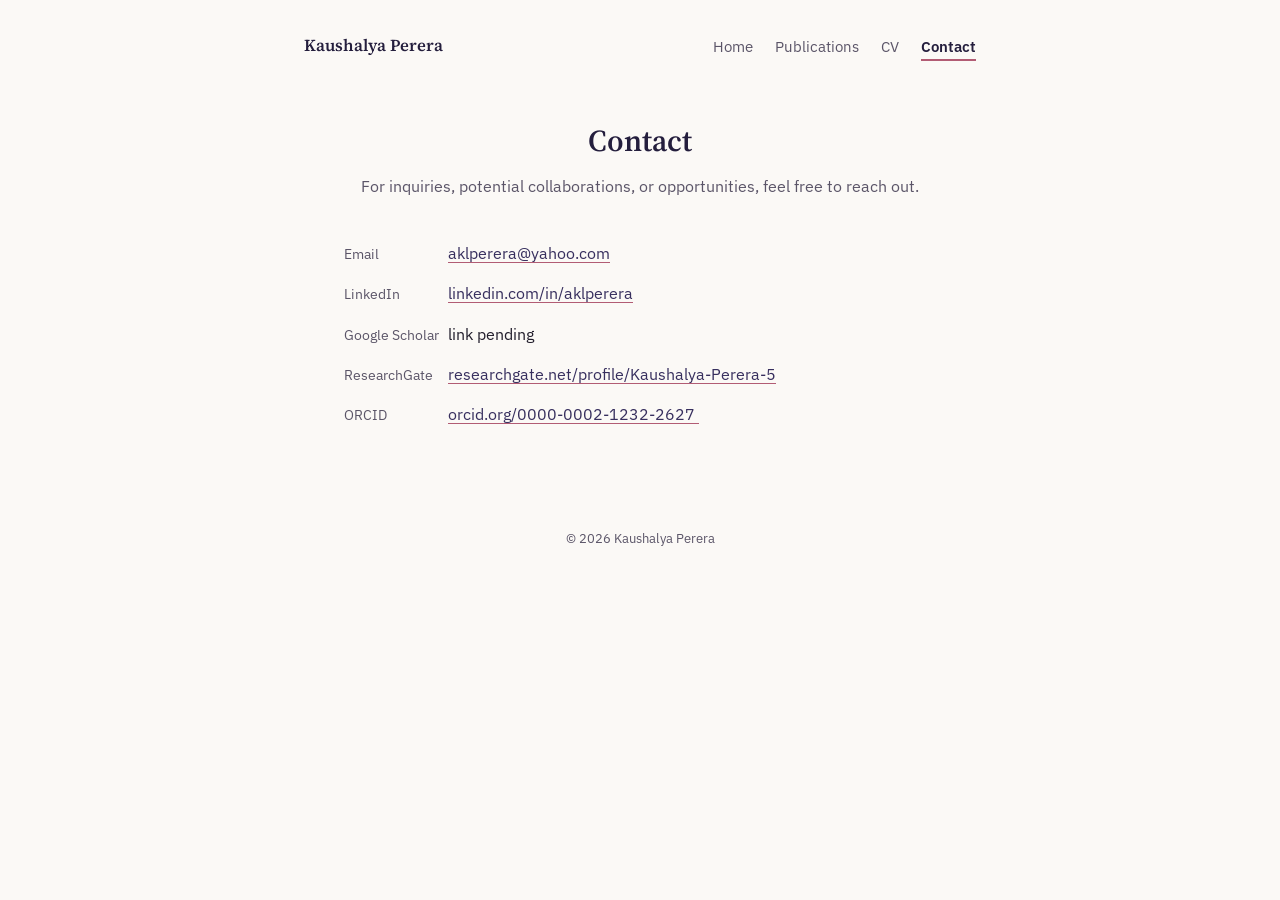
==== contact.html @ 5d43ad9c "Add files via upload" ====
<!DOCTYPE html>
<html lang="en">
<head>
<meta charset="UTF-8">
<meta name="viewport" content="width=device-width, initial-scale=1.0">
<title>Contact — Kaushalya Perera, PhD</title>
<link rel="preconnect" href="https://fonts.googleapis.com">
<link rel="preconnect" href="https://fonts.gstatic.com" crossorigin>
<link href="https://fonts.googleapis.com/css2?family=Source+Serif+4:opsz,wght@8..60,400;8..60,500;8..60,600;8..60,700&family=IBM+Plex+Sans:wght@400;500;600&display=swap" rel="stylesheet">
<link rel="stylesheet" href="style.css">
</head>
<body>

<nav class="topnav">
  <a class="brand" href="index.html">Kaushalya Perera</a>
  <ul>
    <li><a class="navlink" href="index.html">Home</a></li>
    <li><a class="navlink" href="publications.html">Publications</a></li>
    <li><a class="navlink" href="cv.html">CV</a></li>
    <li><a class="navlink" href="contact.html" aria-current="page">Contact</a></li>
  </ul>
</nav>

<main>

  <h1 class="page-title">Contact</h1>
  <p class="page-intro">For inquiries, potential collaborations, or opportunities, feel free to reach out.</p>

  <ul class="contact-list">
    <li><span class="k">Email</span> <a href="mailto:aklperera@yahoo.com">aklperera@yahoo.com</a></li>
    <li><span class="k">LinkedIn</span> <a href="https://linkedin.com/in/aklperera" target="_blank" rel="noopener">linkedin.com/in/aklperera</a></li>
    <li><span class="k">Google Scholar</span> <span class="placeholder">link pending</span></li>
    <li><span class="k">ResearchGate</span> <a href="https://www.researchgate.net/profile/Kaushalya-Perera-5" target="_blank" rel="noopener">researchgate.net/profile/Kaushalya-Perera-5</a></li>
    <li><span class="k">ORCID</span> <a href="https://orcid.org/0000-0002-1232-2627" target="orcid.widget" rel="me noopener noreferrer">orcid.org/0000-0002-1232-2627 <img src="https://orcid.org/sites/default/files/images/orcid_16x16.png" alt="" style="width:0.9em; vertical-align:middle;"></a></li>
  </ul>

</main>

<footer>
  © 2026 Kaushalya Perera
</footer>

</body>
</html>
---- style.css ----
:root {
  --bg: #FBF9F6;
  --ink: #221E2C;
  --ink-soft: #5B5568;
  --indigo: #372F5E;
  --indigo-deep: #241E3D;
  --rose: #B25C74;
  --rose-soft: #E7CBD2;
  --line: #E4DFD6;
  --serif: "Source Serif 4", Georgia, serif;
  --sans: "IBM Plex Sans", -apple-system, sans-serif;
}

* { box-sizing: border-box; }

html { scroll-behavior: smooth; }

body {
  margin: 0;
  background: var(--bg);
  color: var(--ink);
  font-family: var(--sans);
  font-size: 16px;
  line-height: 1.65;
  -webkit-font-smoothing: antialiased;
}

a { color: var(--indigo); text-decoration-color: var(--rose); text-underline-offset: 3px; }
a:hover { color: var(--rose); }
a:focus-visible { outline: 2px solid var(--rose); outline-offset: 3px; }

/* ---------- Top nav ---------- */

.topnav {
  display: flex;
  align-items: center;
  justify-content: space-between;
  max-width: 720px;
  margin: 0 auto;
  padding: 32px 24px 0;
}

.topnav .brand {
  font-family: var(--serif);
  font-size: 1.05rem;
  font-weight: 600;
  color: var(--indigo-deep);
  text-decoration: none;
}
.topnav .brand:hover { color: var(--indigo-deep); }

.topnav ul {
  list-style: none;
  display: flex;
  gap: 22px;
  margin: 0;
  padding: 0;
}

.topnav a.navlink {
  font-size: 0.92rem;
  color: var(--ink-soft);
  text-decoration: none;
  padding-bottom: 3px;
  border-bottom: 2px solid transparent;
}

.topnav a.navlink:hover {
  color: var(--ink);
  border-bottom-color: var(--rose-soft);
}

.topnav a.navlink[aria-current="page"] {
  color: var(--indigo-deep);
  font-weight: 600;
  border-bottom-color: var(--rose);
}

/* ---------- Page shell ---------- */

main {
  max-width: 640px;
  margin: 0 auto;
  padding: 56px 24px 100px;
}

hr.divider {
  border: none;
  border-top: 1px solid var(--line);
  margin: 32px 0;
}

/* ---------- Home / hero ---------- */

.hero { text-align: center; }

.avatar {
  width: 132px;
  height: 132px;
  border-radius: 50%;
  margin: 0 auto 28px;
  display: flex;
  align-items: center;
  justify-content: center;
  background: var(--indigo);
  color: #F2EDF3;
  font-family: var(--serif);
  font-size: 2.4rem;
  font-weight: 600;
  letter-spacing: 0.02em;
  object-fit: cover;
}

.hero-name {
  font-family: var(--serif);
  font-size: 2.3rem;
  font-weight: 600;
  color: var(--indigo-deep);
  margin: 0 0 8px;
}

.hero-tagline {
  font-size: 1.05rem;
  color: var(--ink-soft);
  max-width: 46ch;
  margin: 0 auto;
}

.hero-affiliation {
  font-size: 0.92rem;
  color: var(--ink-soft);
  margin: 20px 0 0;
}

.link-row {
  display: flex;
  flex-wrap: wrap;
  justify-content: center;
  gap: 8px 6px;
  margin: 0;
  font-size: 0.92rem;
}

.link-row a { white-space: nowrap; }

.link-row .sep {
  color: var(--line);
}

.link-row .placeholder {
  color: var(--ink-soft);
  font-style: italic;
  opacity: 0.7;
}

/* ---------- About ---------- */

.about p {
  font-family: var(--serif);
  font-size: 1.12rem;
  line-height: 1.75;
  color: var(--ink);
  margin: 0 0 20px;
}
.about p:last-child { margin-bottom: 0; }
.about strong { font-weight: 600; color: var(--indigo-deep); }

/* ---------- Section heading (CV / Publications) ---------- */

.page-title {
  font-family: var(--serif);
  font-size: 1.9rem;
  font-weight: 600;
  color: var(--indigo-deep);
  margin: 0 0 8px;
  text-align: center;
}

.page-intro {
  text-align: center;
  color: var(--ink-soft);
  font-size: 0.98rem;
  margin: 0 0 40px;
}

.section-heading {
  font-family: var(--serif);
  font-size: 1.3rem;
  font-weight: 600;
  color: var(--indigo-deep);
  margin: 0 0 18px;
}

section.block { margin-bottom: 44px; }
section.block:last-child { margin-bottom: 0; }

/* CV entries */

.cv-entry { padding: 16px 0; border-top: 1px solid var(--line); }
.cv-entry:first-child { border-top: none; padding-top: 0; }

.cv-entry-head {
  display: flex;
  justify-content: space-between;
  align-items: baseline;
  gap: 12px;
  flex-wrap: wrap;
}

.cv-role {
  font-family: var(--serif);
  font-size: 1.08rem;
  font-weight: 600;
  color: var(--ink);
  margin: 0;
}

.cv-dates {
  font-size: 0.85rem;
  color: var(--ink-soft);
  white-space: nowrap;
}

.cv-org {
  font-size: 0.9rem;
  color: var(--indigo);
  margin: 2px 0 8px;
}

.cv-desc {
  font-size: 0.94rem;
  color: var(--ink-soft);
  margin: 0;
}

/* Skills */

.skills-grid {
  display: grid;
  grid-template-columns: repeat(2, 1fr);
  gap: 22px 32px;
}

.skill-group-name {
  font-size: 0.8rem;
  color: var(--rose);
  margin: 0 0 6px;
}

.skill-list {
  font-size: 0.9rem;
  color: var(--ink-soft);
  margin: 0;
  line-height: 1.65;
}

/* Publications */

.pub-list {
  list-style: none;
  padding: 0;
  margin: 0;
}

.pub-list li {
  font-size: 0.98rem;
  color: var(--ink-soft);
  padding: 18px 0 18px 1.6em;
  text-indent: -1.6em;
  border-top: 1px solid var(--line);
}
.pub-list li:first-child { border-top: none; padding-top: 0; }

.pub-title { color: var(--ink); font-weight: 500; }
.pub-journal { font-style: italic; }

/* Awards */

.awards-list {
  list-style: none;
  padding: 0;
  margin: 0;
  display: grid;
  gap: 12px;
}

.awards-list li {
  font-size: 0.94rem;
  color: var(--ink-soft);
  padding-left: 16px;
  position: relative;
}

.awards-list li::before {
  content: "";
  position: absolute;
  left: 0;
  top: 8px;
  width: 6px;
  height: 6px;
  background: var(--rose);
}

.awards-list strong { color: var(--ink); font-weight: 500; }

/* ---------- Contact ---------- */

.contact-list {
  list-style: none;
  padding: 0;
  margin: 24px 0 0;
  display: grid;
  gap: 14px;
  font-size: 1rem;
}

.contact-list .k {
  display: inline-block;
  width: 100px;
  color: var(--ink-soft);
  font-size: 0.88rem;
}

/* ---------- Footer ---------- */

footer {
  max-width: 640px;
  margin: 0 auto;
  padding: 0 24px 48px;
  text-align: center;
  font-size: 0.82rem;
  color: var(--ink-soft);
}

/* ---------- Responsive ---------- */

@media (max-width: 560px) {
  .topnav { flex-direction: column; gap: 14px; align-items: center; padding-top: 28px; }
  .topnav ul { gap: 16px; flex-wrap: wrap; justify-content: center; }
  .hero-name { font-size: 1.9rem; }
  .skills-grid { grid-template-columns: 1fr; }
  .cv-entry-head { flex-direction: column; gap: 2px; }
}
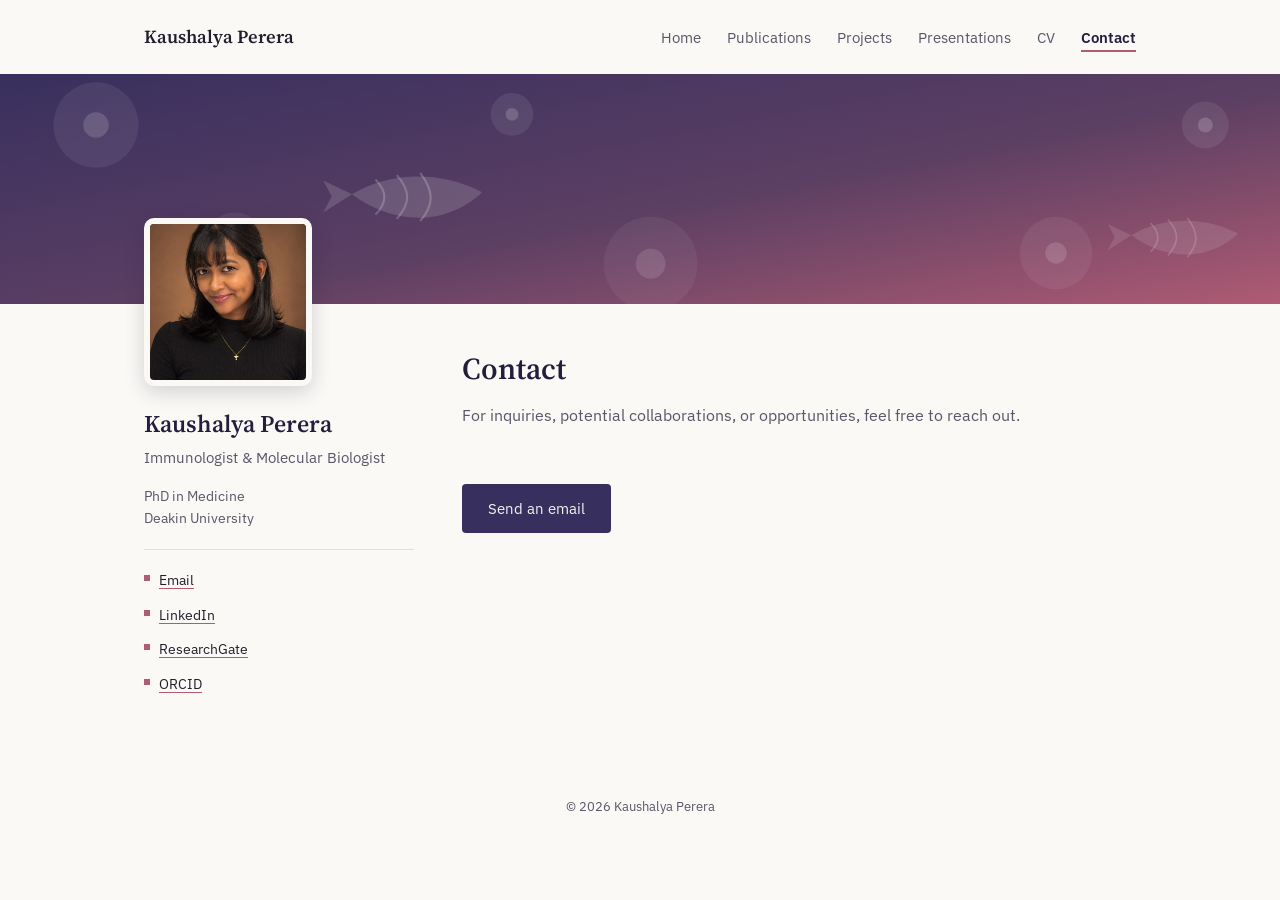
==== commit 08ff60b2: "Add files via upload" ====
--- a/contact.html
+++ b/contact.html
@@ -16,25 +16,69 @@
   <ul>
     <li><a class="navlink" href="index.html">Home</a></li>
     <li><a class="navlink" href="publications.html">Publications</a></li>
+    <li><a class="navlink" href="projects.html">Projects</a></li>
+    <li><a class="navlink" href="presentations.html">Presentations</a></li>
     <li><a class="navlink" href="cv.html">CV</a></li>
     <li><a class="navlink" href="contact.html" aria-current="page">Contact</a></li>
   </ul>
 </nav>
 
-<main>
+<div class="banner">
+  <svg viewBox="0 0 1200 230" preserveAspectRatio="xMidYMid slice" xmlns="http://www.w3.org/2000/svg" aria-hidden="true">
+    <defs>
+      <linearGradient id="bannerGrad6" x1="0%" y1="0%" x2="100%" y2="100%">
+        <stop offset="0%" stop-color="#372F5E"/>
+        <stop offset="55%" stop-color="#5C3F63"/>
+        <stop offset="100%" stop-color="#B25C74"/>
+      </linearGradient>
+    </defs>
+    <rect width="1200" height="230" fill="url(#bannerGrad6)"/>
+    <g fill="#FFFFFF">
+      <circle cx="90" cy="55" r="40" opacity="0.07"/><circle cx="90" cy="55" r="12" opacity="0.15"/>
+      <circle cx="220" cy="165" r="28" opacity="0.06"/><circle cx="220" cy="165" r="8" opacity="0.14"/>
+      <circle cx="480" cy="45" r="20" opacity="0.08"/><circle cx="480" cy="45" r="6" opacity="0.17"/>
+      <circle cx="610" cy="185" r="44" opacity="0.05"/><circle cx="610" cy="185" r="14" opacity="0.12"/>
+      <circle cx="990" cy="175" r="34" opacity="0.06"/><circle cx="990" cy="175" r="10" opacity="0.14"/>
+      <circle cx="1130" cy="55" r="22" opacity="0.08"/><circle cx="1130" cy="55" r="7" opacity="0.17"/>
+    </g>
+    <g fill="#FFFFFF" opacity="0.14">
+      <path d="M330 120 C 365 98, 415 98, 452 118 C 440 130, 418 142, 393 142 C 370 142, 347 133, 330 120 Z"/>
+      <path d="M330 120 L 303 107 L 311 122 L 303 137 Z"/>
+    </g>
+    <g stroke="#FFFFFF" stroke-width="2" opacity="0.2" fill="none">
+      <path d="M352 106 C 363 117, 363 128, 352 139"/><path d="M372 102 C 385 117, 385 128, 372 143"/><path d="M394 100 C 407 117, 407 130, 394 145"/>
+    </g>
+    <g fill="#FFFFFF" opacity="0.11" transform="translate(790,60) scale(0.82)">
+      <path d="M330 120 C 365 98, 415 98, 452 118 C 440 130, 418 142, 393 142 C 370 142, 347 133, 330 120 Z"/>
+      <path d="M330 120 L 303 107 L 311 122 L 303 137 Z"/>
+    </g>
+    <g stroke="#FFFFFF" stroke-width="2" opacity="0.16" fill="none" transform="translate(790,60) scale(0.82)">
+      <path d="M352 106 C 363 117, 363 128, 352 139"/><path d="M372 102 C 385 117, 385 128, 372 143"/><path d="M394 100 C 407 117, 407 130, 394 145"/>
+    </g>
+  </svg>
+</div>
 
-  <h1 class="page-title">Contact</h1>
-  <p class="page-intro">For inquiries, potential collaborations, or opportunities, feel free to reach out.</p>
+<div class="page-shell">
+  <aside class="sidebar">
+    <img class="profile-photo" src="photo.jpg" alt="Kaushalya Perera">
+    <h2 class="profile-name">Kaushalya Perera</h2>
+    <p class="profile-title">Immunologist &amp; Molecular Biologist</p>
+    <p class="profile-dept">PhD in Medicine<br>Deakin University</p>
+    <ul class="side-links">
+      <li><a href="mailto:aklperera@yahoo.com">Email</a></li>
+      <li><a href="https://linkedin.com/in/aklperera" target="_blank" rel="noopener">LinkedIn</a></li>
+      <li><a href="https://www.researchgate.net/profile/Kaushalya-Perera-5" target="_blank" rel="noopener">ResearchGate</a></li>
+      <li><a href="https://orcid.org/0000-0002-1232-2627" target="orcid.widget" rel="me noopener noreferrer">ORCID</a></li>
+    </ul>
+  </aside>
 
-  <ul class="contact-list">
-    <li><span class="k">Email</span> <a href="mailto:aklperera@yahoo.com">aklperera@yahoo.com</a></li>
-    <li><span class="k">LinkedIn</span> <a href="https://linkedin.com/in/aklperera" target="_blank" rel="noopener">linkedin.com/in/aklperera</a></li>
-    <li><span class="k">Google Scholar</span> <span class="placeholder">link pending</span></li>
-    <li><span class="k">ResearchGate</span> <a href="https://www.researchgate.net/profile/Kaushalya-Perera-5" target="_blank" rel="noopener">researchgate.net/profile/Kaushalya-Perera-5</a></li>
-    <li><span class="k">ORCID</span> <a href="https://orcid.org/0000-0002-1232-2627" target="orcid.widget" rel="me noopener noreferrer">orcid.org/0000-0002-1232-2627 <img src="https://orcid.org/sites/default/files/images/orcid_16x16.png" alt="" style="width:0.9em; vertical-align:middle;"></a></li>
-  </ul>
+  <main class="page-main">
+    <h1 class="page-title">Contact</h1>
+    <p class="page-intro">For inquiries, potential collaborations, or opportunities, feel free to reach out.</p>
 
-</main>
+    <a class="contact-cta" href="mailto:aklperera@yahoo.com">Send an email</a>
+  </main>
+</div>
 
 <footer>
   © 2026 Kaushalya Perera
--- a/style.css
+++ b/style.css
@@ -12,7 +12,6 @@
 }
 
 * { box-sizing: border-box; }
-
 html { scroll-behavior: smooth; }
 
 body {
@@ -35,40 +34,36 @@
   display: flex;
   align-items: center;
   justify-content: space-between;
-  max-width: 720px;
+  max-width: 1040px;
   margin: 0 auto;
-  padding: 32px 24px 0;
+  padding: 22px 24px;
 }
 
 .topnav .brand {
   font-family: var(--serif);
-  font-size: 1.05rem;
-  font-weight: 600;
-  color: var(--indigo-deep);
+  font-size: 1.15rem;
+  font-weight: 600;
+  color: var(--ink);
   text-decoration: none;
 }
-.topnav .brand:hover { color: var(--indigo-deep); }
 
 .topnav ul {
   list-style: none;
   display: flex;
-  gap: 22px;
+  gap: 26px;
   margin: 0;
   padding: 0;
 }
 
 .topnav a.navlink {
-  font-size: 0.92rem;
+  font-size: 0.94rem;
   color: var(--ink-soft);
   text-decoration: none;
   padding-bottom: 3px;
   border-bottom: 2px solid transparent;
 }
 
-.topnav a.navlink:hover {
-  color: var(--ink);
-  border-bottom-color: var(--rose-soft);
-}
+.topnav a.navlink:hover { color: var(--ink); border-bottom-color: var(--rose-soft); }
 
 .topnav a.navlink[aria-current="page"] {
   color: var(--indigo-deep);
@@ -76,84 +71,88 @@
   border-bottom-color: var(--rose);
 }
 
-/* ---------- Page shell ---------- */
-
-main {
-  max-width: 640px;
+/* ---------- Banner ---------- */
+
+.banner {
+  width: 100%;
+  height: 230px;
+  overflow: hidden;
+  background: var(--indigo);
+}
+
+.banner svg { width: 100%; height: 100%; display: block; }
+
+/* ---------- Page shell: sidebar + main ---------- */
+
+.page-shell {
+  max-width: 1040px;
   margin: 0 auto;
-  padding: 56px 24px 100px;
-}
-
-hr.divider {
-  border: none;
+  padding: 0 24px 100px;
+  display: grid;
+  grid-template-columns: 270px 1fr;
+  gap: 48px;
+}
+
+.sidebar { margin-top: -86px; }
+
+.profile-photo {
+  width: 168px;
+  height: 168px;
+  border-radius: 10px;
+  object-fit: cover;
+  border: 6px solid var(--bg);
+  box-shadow: 0 6px 20px rgba(36, 30, 61, 0.18);
+  display: block;
+  background: var(--bg);
+}
+
+.profile-name {
+  font-family: var(--serif);
+  font-size: 1.5rem;
+  font-weight: 600;
+  color: var(--indigo-deep);
+  margin: 18px 0 2px;
+}
+
+.profile-title {
+  font-size: 0.94rem;
+  color: var(--ink-soft);
+  margin: 0 0 14px;
+}
+
+.profile-dept {
+  font-size: 0.86rem;
+  color: var(--ink-soft);
+  line-height: 1.6;
+  margin: 0 0 20px;
+}
+
+.side-links {
+  list-style: none;
+  padding: 18px 0 0;
+  margin: 0;
   border-top: 1px solid var(--line);
-  margin: 32px 0;
-}
-
-/* ---------- Home / hero ---------- */
-
-.hero { text-align: center; }
-
-.avatar {
-  width: 132px;
-  height: 132px;
-  border-radius: 50%;
-  margin: 0 auto 28px;
-  display: flex;
-  align-items: center;
-  justify-content: center;
-  background: var(--indigo);
-  color: #F2EDF3;
-  font-family: var(--serif);
-  font-size: 2.4rem;
-  font-weight: 600;
-  letter-spacing: 0.02em;
-  object-fit: cover;
-}
-
-.hero-name {
-  font-family: var(--serif);
-  font-size: 2.3rem;
-  font-weight: 600;
-  color: var(--indigo-deep);
-  margin: 0 0 8px;
-}
-
-.hero-tagline {
-  font-size: 1.05rem;
-  color: var(--ink-soft);
-  max-width: 46ch;
-  margin: 0 auto;
-}
-
-.hero-affiliation {
-  font-size: 0.92rem;
-  color: var(--ink-soft);
-  margin: 20px 0 0;
-}
-
-.link-row {
-  display: flex;
-  flex-wrap: wrap;
-  justify-content: center;
-  gap: 8px 6px;
-  margin: 0;
-  font-size: 0.92rem;
-}
-
-.link-row a { white-space: nowrap; }
-
-.link-row .sep {
-  color: var(--line);
-}
-
-.link-row .placeholder {
-  color: var(--ink-soft);
-  font-style: italic;
-  opacity: 0.7;
-}
-
-/* ---------- About ---------- */
+  display: grid;
+  gap: 11px;
+}
+
+.side-links li { position: relative; padding-left: 15px; font-size: 0.9rem; }
+
+.side-links li::before {
+  content: "";
+  position: absolute;
+  left: 0;
+  top: 7px;
+  width: 6px;
+  height: 6px;
+  background: var(--rose);
+}
+
+.side-links a { color: var(--ink); }
+
+/* ---------- Main content ---------- */
+
+main.page-main { padding-top: 40px; }
 
 .about p {
   font-family: var(--serif);
@@ -165,7 +164,20 @@
 .about p:last-child { margin-bottom: 0; }
 .about strong { font-weight: 600; color: var(--indigo-deep); }
 
-/* ---------- Section heading (CV / Publications) ---------- */
+.hero-heading {
+  font-family: var(--serif);
+  font-size: 2.1rem;
+  font-weight: 600;
+  color: var(--indigo-deep);
+  margin: 0 0 6px;
+}
+
+.hero-tagline {
+  font-size: 1.02rem;
+  color: var(--ink-soft);
+  max-width: 52ch;
+  margin: 0 0 32px;
+}
 
 .page-title {
   font-family: var(--serif);
@@ -173,15 +185,34 @@
   font-weight: 600;
   color: var(--indigo-deep);
   margin: 0 0 8px;
-  text-align: center;
 }
 
 .page-intro {
-  text-align: center;
   color: var(--ink-soft);
   font-size: 0.98rem;
-  margin: 0 0 40px;
-}
+  margin: 0 0 36px;
+  max-width: 60ch;
+}
+
+/* Trophy / highlight callout */
+
+.callout {
+  display: flex;
+  gap: 14px;
+  align-items: flex-start;
+  background: #F1EDE6;
+  border: 1px solid var(--line);
+  border-radius: 6px;
+  padding: 18px 20px;
+  margin: 32px 0 0;
+  font-size: 0.95rem;
+  color: var(--ink-soft);
+}
+
+.callout .medal { font-size: 1.3rem; line-height: 1; }
+.callout strong { color: var(--ink); font-weight: 600; }
+
+/* ---------- Section heading (CV) ---------- */
 
 .section-heading {
   font-family: var(--serif);
@@ -193,8 +224,6 @@
 
 section.block { margin-bottom: 44px; }
 section.block:last-child { margin-bottom: 0; }
-
-/* CV entries */
 
 .cv-entry { padding: 16px 0; border-top: 1px solid var(--line); }
 .cv-entry:first-child { border-top: none; padding-top: 0; }
@@ -207,124 +236,85 @@
   flex-wrap: wrap;
 }
 
-.cv-role {
-  font-family: var(--serif);
-  font-size: 1.08rem;
-  font-weight: 600;
-  color: var(--ink);
-  margin: 0;
-}
-
-.cv-dates {
-  font-size: 0.85rem;
-  color: var(--ink-soft);
-  white-space: nowrap;
-}
-
-.cv-org {
-  font-size: 0.9rem;
-  color: var(--indigo);
-  margin: 2px 0 8px;
-}
-
-.cv-desc {
-  font-size: 0.94rem;
-  color: var(--ink-soft);
-  margin: 0;
-}
-
-/* Skills */
-
-.skills-grid {
+.cv-role { font-family: var(--serif); font-size: 1.08rem; font-weight: 600; color: var(--ink); margin: 0; }
+.cv-dates { font-size: 0.85rem; color: var(--ink-soft); white-space: nowrap; }
+.cv-org { font-size: 0.9rem; color: var(--indigo); margin: 2px 0 8px; }
+.cv-desc { font-size: 0.94rem; color: var(--ink-soft); margin: 0; }
+
+.skills-grid { display: grid; grid-template-columns: repeat(2, 1fr); gap: 22px 32px; }
+.skill-group-name { font-size: 0.8rem; color: var(--rose); margin: 0 0 6px; }
+.skill-list { font-size: 0.9rem; color: var(--ink-soft); margin: 0; line-height: 1.65; }
+
+.awards-list { list-style: none; padding: 0; margin: 0; display: grid; gap: 12px; }
+.awards-list li { font-size: 0.94rem; color: var(--ink-soft); padding-left: 16px; position: relative; }
+.awards-list li::before { content: ""; position: absolute; left: 0; top: 8px; width: 6px; height: 6px; background: var(--rose); }
+.awards-list strong { color: var(--ink); font-weight: 500; }
+
+/* ---------- Publications ---------- */
+
+.pub-item {
   display: grid;
-  grid-template-columns: repeat(2, 1fr);
-  gap: 22px 32px;
-}
-
-.skill-group-name {
-  font-size: 0.8rem;
-  color: var(--rose);
-  margin: 0 0 6px;
-}
-
-.skill-list {
-  font-size: 0.9rem;
-  color: var(--ink-soft);
-  margin: 0;
-  line-height: 1.65;
-}
-
-/* Publications */
-
-.pub-list {
-  list-style: none;
-  padding: 0;
-  margin: 0;
-}
-
-.pub-list li {
-  font-size: 0.98rem;
-  color: var(--ink-soft);
-  padding: 18px 0 18px 1.6em;
-  text-indent: -1.6em;
+  grid-template-columns: 64px 1fr;
+  gap: 18px;
+  padding: 22px 0;
   border-top: 1px solid var(--line);
 }
-.pub-list li:first-child { border-top: none; padding-top: 0; }
-
-.pub-title { color: var(--ink); font-weight: 500; }
+.pub-item:first-child { border-top: none; padding-top: 0; }
+
+.pub-icon {
+  width: 64px;
+  height: 64px;
+  border-radius: 8px;
+  background: var(--indigo);
+  display: flex;
+  align-items: center;
+  justify-content: center;
+}
+.pub-icon svg { width: 34px; height: 34px; }
+
+.pub-title-text { font-family: var(--serif); font-size: 1.05rem; font-weight: 600; color: var(--ink); margin: 0 0 6px; }
+.pub-meta { font-size: 0.9rem; color: var(--ink-soft); margin: 0; }
 .pub-journal { font-style: italic; }
 
-/* Awards */
-
-.awards-list {
-  list-style: none;
-  padding: 0;
-  margin: 0;
-  display: grid;
-  gap: 12px;
-}
-
-.awards-list li {
-  font-size: 0.94rem;
-  color: var(--ink-soft);
-  padding-left: 16px;
+/* ---------- Projects ---------- */
+
+.project-item { padding: 30px 0; border-top: 1px solid var(--line); }
+.project-item:first-child { border-top: none; padding-top: 0; }
+
+.project-title { font-family: var(--serif); font-size: 1.25rem; font-weight: 600; color: var(--ink); margin: 0 0 4px; }
+.project-meta { font-size: 0.86rem; color: var(--indigo); margin: 0 0 14px; }
+.project-desc { font-size: 0.96rem; color: var(--ink-soft); margin: 0 0 16px; max-width: 65ch; }
+
+.video-embed {
   position: relative;
-}
-
-.awards-list li::before {
-  content: "";
-  position: absolute;
-  left: 0;
-  top: 8px;
-  width: 6px;
-  height: 6px;
-  background: var(--rose);
-}
-
-.awards-list strong { color: var(--ink); font-weight: 500; }
+  width: 100%;
+  max-width: 560px;
+  padding-top: 56.25%;
+  border-radius: 8px;
+  overflow: hidden;
+  box-shadow: 0 6px 20px rgba(36, 30, 61, 0.15);
+  margin: 4px 0 4px;
+}
+.video-embed iframe { position: absolute; top: 0; left: 0; width: 100%; height: 100%; border: 0; }
 
 /* ---------- Contact ---------- */
 
-.contact-list {
-  list-style: none;
-  padding: 0;
-  margin: 24px 0 0;
-  display: grid;
-  gap: 14px;
-  font-size: 1rem;
-}
-
-.contact-list .k {
+.contact-cta {
   display: inline-block;
-  width: 100px;
-  color: var(--ink-soft);
-  font-size: 0.88rem;
-}
+  margin-top: 20px;
+  padding: 12px 26px;
+  background: var(--indigo);
+  color: #F5F2EF;
+  border-radius: 4px;
+  font-size: 0.95rem;
+  text-decoration: none;
+}
+.contact-cta:hover { background: var(--indigo-deep); color: #F5F2EF; }
 
 /* ---------- Footer ---------- */
 
 footer {
-  max-width: 640px;
+  max-width: 1040px;
   margin: 0 auto;
   padding: 0 24px 48px;
   text-align: center;
@@ -334,10 +324,16 @@
 
 /* ---------- Responsive ---------- */
 
-@media (max-width: 560px) {
-  .topnav { flex-direction: column; gap: 14px; align-items: center; padding-top: 28px; }
-  .topnav ul { gap: 16px; flex-wrap: wrap; justify-content: center; }
-  .hero-name { font-size: 1.9rem; }
+@media (max-width: 760px) {
+  .page-shell { grid-template-columns: 1fr; }
+  .sidebar { margin-top: -70px; }
+  .profile-photo { width: 130px; height: 130px; }
+  .topnav { flex-direction: column; gap: 14px; }
+  .topnav ul { flex-wrap: wrap; justify-content: center; gap: 16px 20px; }
+  .banner { height: 170px; }
   .skills-grid { grid-template-columns: 1fr; }
   .cv-entry-head { flex-direction: column; gap: 2px; }
-}
+  .pub-item { grid-template-columns: 48px 1fr; }
+  .pub-icon { width: 48px; height: 48px; }
+  .pub-icon svg { width: 24px; height: 24px; }
+}
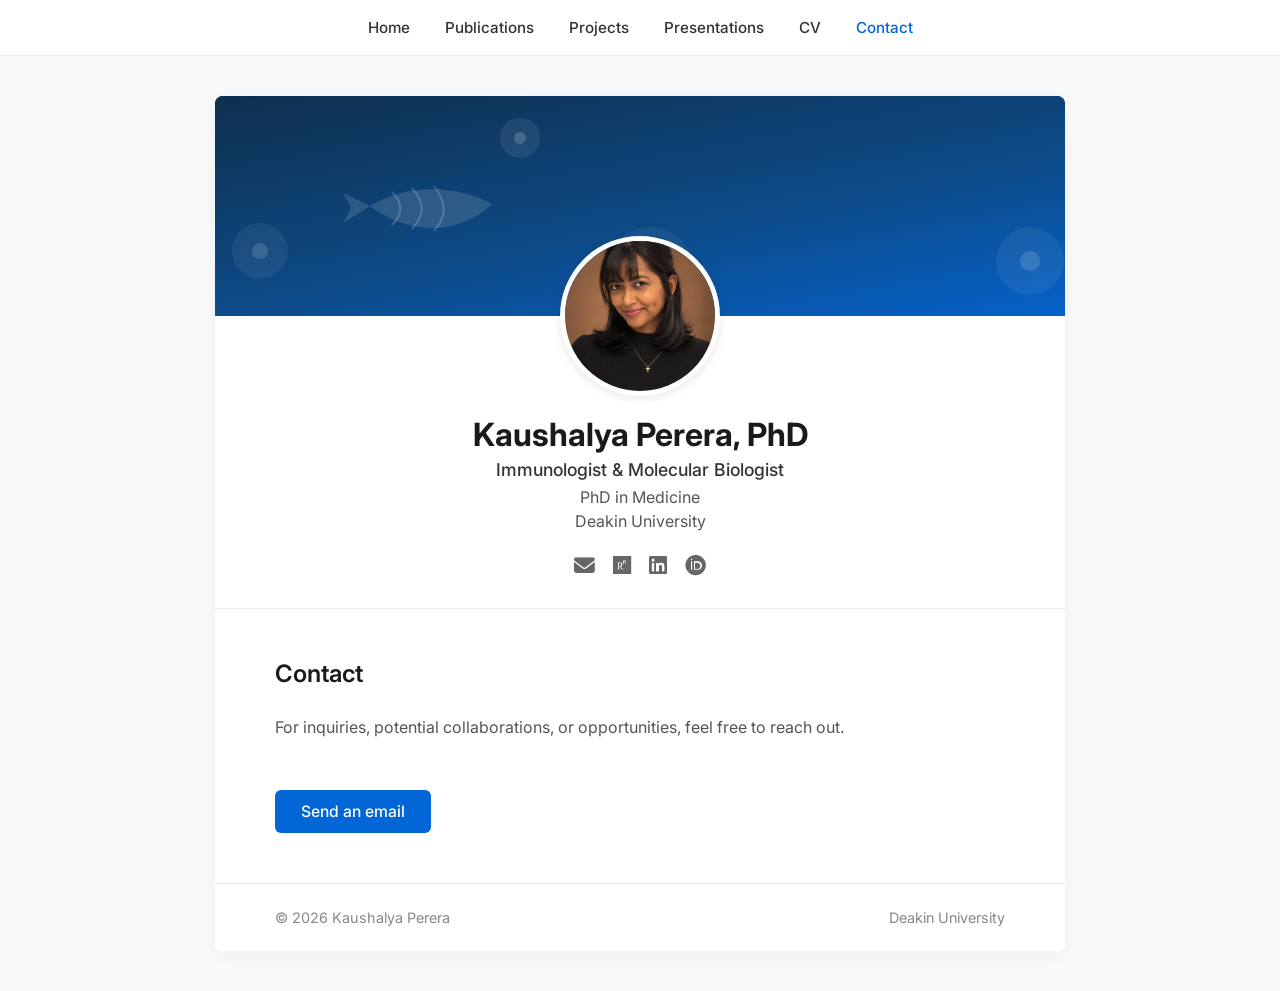
==== commit 93521fea: "Add files via upload" ====
--- a/contact.html
+++ b/contact.html
@@ -1,88 +1,90 @@
 <!DOCTYPE html>
 <html lang="en">
 <head>
-<meta charset="UTF-8">
-<meta name="viewport" content="width=device-width, initial-scale=1.0">
-<title>Contact — Kaushalya Perera, PhD</title>
-<link rel="preconnect" href="https://fonts.googleapis.com">
-<link rel="preconnect" href="https://fonts.gstatic.com" crossorigin>
-<link href="https://fonts.googleapis.com/css2?family=Source+Serif+4:opsz,wght@8..60,400;8..60,500;8..60,600;8..60,700&family=IBM+Plex+Sans:wght@400;500;600&display=swap" rel="stylesheet">
-<link rel="stylesheet" href="style.css">
+  <meta charset="UTF-8">
+  <meta name="viewport" content="width=device-width, initial-scale=1.0">
+  <title>Contact — Kaushalya Perera, PhD</title>
+  <link rel="stylesheet" href="https://cdnjs.cloudflare.com/ajax/libs/font-awesome/6.4.0/css/all.min.css">
+  <link href="https://fonts.googleapis.com/css2?family=Inter:wght@400;500;600;700&display=swap" rel="stylesheet">
+  <link rel="stylesheet" href="style.css">
 </head>
 <body>
 
-<nav class="topnav">
-  <a class="brand" href="index.html">Kaushalya Perera</a>
-  <ul>
-    <li><a class="navlink" href="index.html">Home</a></li>
-    <li><a class="navlink" href="publications.html">Publications</a></li>
-    <li><a class="navlink" href="projects.html">Projects</a></li>
-    <li><a class="navlink" href="presentations.html">Presentations</a></li>
-    <li><a class="navlink" href="cv.html">CV</a></li>
-    <li><a class="navlink" href="contact.html" aria-current="page">Contact</a></li>
-  </ul>
-</nav>
+  <nav class="navbar">
+    <div class="nav-container">
+      <a href="index.html">Home</a>
+      <a href="publications.html">Publications</a>
+      <a href="projects.html">Projects</a>
+      <a href="presentations.html">Presentations</a>
+      <a href="cv.html">CV</a>
+      <a href="contact.html" class="active">Contact</a>
+    </div>
+  </nav>
 
-<div class="banner">
-  <svg viewBox="0 0 1200 230" preserveAspectRatio="xMidYMid slice" xmlns="http://www.w3.org/2000/svg" aria-hidden="true">
-    <defs>
-      <linearGradient id="bannerGrad6" x1="0%" y1="0%" x2="100%" y2="100%">
-        <stop offset="0%" stop-color="#372F5E"/>
-        <stop offset="55%" stop-color="#5C3F63"/>
-        <stop offset="100%" stop-color="#B25C74"/>
-      </linearGradient>
-    </defs>
-    <rect width="1200" height="230" fill="url(#bannerGrad6)"/>
-    <g fill="#FFFFFF">
-      <circle cx="90" cy="55" r="40" opacity="0.07"/><circle cx="90" cy="55" r="12" opacity="0.15"/>
-      <circle cx="220" cy="165" r="28" opacity="0.06"/><circle cx="220" cy="165" r="8" opacity="0.14"/>
-      <circle cx="480" cy="45" r="20" opacity="0.08"/><circle cx="480" cy="45" r="6" opacity="0.17"/>
-      <circle cx="610" cy="185" r="44" opacity="0.05"/><circle cx="610" cy="185" r="14" opacity="0.12"/>
-      <circle cx="990" cy="175" r="34" opacity="0.06"/><circle cx="990" cy="175" r="10" opacity="0.14"/>
-      <circle cx="1130" cy="55" r="22" opacity="0.08"/><circle cx="1130" cy="55" r="7" opacity="0.17"/>
-    </g>
-    <g fill="#FFFFFF" opacity="0.14">
-      <path d="M330 120 C 365 98, 415 98, 452 118 C 440 130, 418 142, 393 142 C 370 142, 347 133, 330 120 Z"/>
-      <path d="M330 120 L 303 107 L 311 122 L 303 137 Z"/>
-    </g>
-    <g stroke="#FFFFFF" stroke-width="2" opacity="0.2" fill="none">
-      <path d="M352 106 C 363 117, 363 128, 352 139"/><path d="M372 102 C 385 117, 385 128, 372 143"/><path d="M394 100 C 407 117, 407 130, 394 145"/>
-    </g>
-    <g fill="#FFFFFF" opacity="0.11" transform="translate(790,60) scale(0.82)">
-      <path d="M330 120 C 365 98, 415 98, 452 118 C 440 130, 418 142, 393 142 C 370 142, 347 133, 330 120 Z"/>
-      <path d="M330 120 L 303 107 L 311 122 L 303 137 Z"/>
-    </g>
-    <g stroke="#FFFFFF" stroke-width="2" opacity="0.16" fill="none" transform="translate(790,60) scale(0.82)">
-      <path d="M352 106 C 363 117, 363 128, 352 139"/><path d="M372 102 C 385 117, 385 128, 372 143"/><path d="M394 100 C 407 117, 407 130, 394 145"/>
-    </g>
-  </svg>
-</div>
+  <main class="main-container">
 
-<div class="page-shell">
-  <aside class="sidebar">
-    <img class="profile-photo" src="photo.jpg" alt="Kaushalya Perera">
-    <h2 class="profile-name">Kaushalya Perera</h2>
-    <p class="profile-title">Immunologist &amp; Molecular Biologist</p>
-    <p class="profile-dept">PhD in Medicine<br>Deakin University</p>
-    <ul class="side-links">
-      <li><a href="mailto:aklperera@yahoo.com">Email</a></li>
-      <li><a href="https://linkedin.com/in/aklperera" target="_blank" rel="noopener">LinkedIn</a></li>
-      <li><a href="https://www.researchgate.net/profile/Kaushalya-Perera-5" target="_blank" rel="noopener">ResearchGate</a></li>
-      <li><a href="https://orcid.org/0000-0002-1232-2627" target="orcid.widget" rel="me noopener noreferrer">ORCID</a></li>
-    </ul>
-  </aside>
+    <header>
+      <div class="banner">
+        <svg viewBox="0 0 1200 220" preserveAspectRatio="xMidYMid slice" xmlns="http://www.w3.org/2000/svg" aria-hidden="true">
+          <defs>
+            <linearGradient id="bannerGrad" x1="0%" y1="0%" x2="100%" y2="100%">
+              <stop offset="0%" stop-color="#0f2b46"/>
+              <stop offset="55%" stop-color="#0d4a86"/>
+              <stop offset="100%" stop-color="#0366d6"/>
+            </linearGradient>
+          </defs>
+          <rect width="1200" height="220" fill="url(#bannerGrad)"/>
+          <g fill="#FFFFFF">
+            <circle cx="90" cy="55" r="40" opacity="0.07"/><circle cx="90" cy="55" r="12" opacity="0.15"/>
+            <circle cx="220" cy="155" r="28" opacity="0.06"/><circle cx="220" cy="155" r="8" opacity="0.14"/>
+            <circle cx="480" cy="42" r="20" opacity="0.08"/><circle cx="480" cy="42" r="6" opacity="0.17"/>
+            <circle cx="610" cy="175" r="44" opacity="0.05"/><circle cx="610" cy="175" r="14" opacity="0.12"/>
+            <circle cx="990" cy="165" r="34" opacity="0.06"/><circle cx="990" cy="165" r="10" opacity="0.14"/>
+            <circle cx="1130" cy="50" r="22" opacity="0.08"/><circle cx="1130" cy="50" r="7" opacity="0.17"/>
+          </g>
+          <g fill="#FFFFFF" opacity="0.13">
+            <path d="M330 110 C 365 88, 415 88, 452 108 C 440 120, 418 132, 393 132 C 370 132, 347 123, 330 110 Z"/>
+            <path d="M330 110 L 303 97 L 311 112 L 303 127 Z"/>
+          </g>
+          <g stroke="#FFFFFF" stroke-width="2" opacity="0.18" fill="none">
+            <path d="M352 96 C 363 107, 363 118, 352 129"/><path d="M372 92 C 385 107, 385 118, 372 133"/><path d="M394 90 C 407 107, 407 120, 394 135"/>
+          </g>
+          <g fill="#FFFFFF" opacity="0.1" transform="translate(790,55) scale(0.82)">
+            <path d="M330 110 C 365 88, 415 88, 452 108 C 440 120, 418 132, 393 132 C 370 132, 347 123, 330 110 Z"/>
+            <path d="M330 110 L 303 97 L 311 112 L 303 127 Z"/>
+          </g>
+          <g stroke="#FFFFFF" stroke-width="2" opacity="0.15" fill="none" transform="translate(790,55) scale(0.82)">
+            <path d="M352 96 C 363 107, 363 118, 352 129"/><path d="M372 92 C 385 107, 385 118, 372 133"/><path d="M394 90 C 407 107, 407 120, 394 135"/>
+          </g>
+        </svg>
+      </div>
+      <div class="profile-header">
+        <img src="photo.jpg" alt="Kaushalya Perera" class="avatar">
+        <h1>Kaushalya Perera, PhD</h1>
+        <p class="title">Immunologist &amp; Molecular Biologist</p>
+        <p class="affiliation">PhD in Medicine<br>Deakin University</p>
+        <div class="social-links">
+          <a href="mailto:aklperera@yahoo.com" title="Email"><i class="fa-solid fa-envelope"></i></a>
+          <a href="https://www.researchgate.net/profile/Kaushalya-Perera-5" target="_blank" title="ResearchGate"><i class="fab fa-researchgate"></i></a>
+          <a href="https://linkedin.com/in/aklperera" target="_blank" title="LinkedIn"><i class="fab fa-linkedin"></i></a>
+          <a href="https://orcid.org/0000-0002-1232-2627" target="orcid.widget" rel="me noopener noreferrer" title="ORCID"><i class="fab fa-orcid"></i></a>
+        </div>
+      </div>
 
-  <main class="page-main">
-    <h1 class="page-title">Contact</h1>
-    <p class="page-intro">For inquiries, potential collaborations, or opportunities, feel free to reach out.</p>
+    </header>
 
-    <a class="contact-cta" href="mailto:aklperera@yahoo.com">Send an email</a>
+    <section class="content-area">
+      <h2>Contact</h2>
+      <p class="page-intro">For inquiries, potential collaborations, or opportunities, feel free to reach out.</p>
+      <a class="contact-cta" href="mailto:aklperera@yahoo.com">Send an email</a>
+    </section>
+
+    <footer class="footer">
+      <div>&copy; 2026 Kaushalya Perera</div>
+      <div><a href="https://www.deakin.edu.au" target="_blank" rel="noopener">Deakin University</a></div>
+    </footer>
+
   </main>
-</div>
-
-<footer>
-  © 2026 Kaushalya Perera
-</footer>
 
 </body>
 </html>
--- a/style.css
+++ b/style.css
@@ -1,339 +1,194 @@
 :root {
-  --bg: #FBF9F6;
-  --ink: #221E2C;
-  --ink-soft: #5B5568;
-  --indigo: #372F5E;
-  --indigo-deep: #241E3D;
-  --rose: #B25C74;
-  --rose-soft: #E7CBD2;
-  --line: #E4DFD6;
-  --serif: "Source Serif 4", Georgia, serif;
-  --sans: "IBM Plex Sans", -apple-system, sans-serif;
+  --text-color: #333333;
+  --text-muted: #555555;
+  --bg-color: #ffffff;
+  --link-color: #0366d6;
+  --border-color: #eaeaea;
+  --body-bg: #f8f9fa;
+  --accent-soft: #eef4fc;
 }
 
 * { box-sizing: border-box; }
-html { scroll-behavior: smooth; }
 
 body {
   margin: 0;
-  background: var(--bg);
-  color: var(--ink);
-  font-family: var(--sans);
-  font-size: 16px;
-  line-height: 1.65;
-  -webkit-font-smoothing: antialiased;
+  padding: 0;
+  font-family: 'Inter', sans-serif;
+  color: var(--text-color);
+  background-color: var(--body-bg);
 }
 
-a { color: var(--indigo); text-decoration-color: var(--rose); text-underline-offset: 3px; }
-a:hover { color: var(--rose); }
-a:focus-visible { outline: 2px solid var(--rose); outline-offset: 3px; }
+a { color: var(--link-color); }
 
-/* ---------- Top nav ---------- */
-
-.topnav {
-  display: flex;
-  align-items: center;
-  justify-content: space-between;
-  max-width: 1040px;
-  margin: 0 auto;
-  padding: 22px 24px;
+/* --- TOP NAVIGATION --- */
+.navbar {
+  background-color: var(--bg-color);
+  border-bottom: 1px solid var(--border-color);
+  position: sticky;
+  top: 0;
+  z-index: 1000;
 }
 
-.topnav .brand {
-  font-family: var(--serif);
-  font-size: 1.15rem;
-  font-weight: 600;
-  color: var(--ink);
-  text-decoration: none;
+.nav-container {
+  max-width: 1000px;
+  margin: 0 auto;
+  display: flex;
+  justify-content: center;
+  padding: 18px 20px;
+  gap: 35px;
+  flex-wrap: wrap;
 }
 
-.topnav ul {
-  list-style: none;
-  display: flex;
-  gap: 26px;
-  margin: 0;
-  padding: 0;
+.nav-container a {
+  text-decoration: none;
+  color: var(--text-color);
+  font-weight: 500;
+  font-size: 0.95rem;
+  transition: color 0.2s;
 }
 
-.topnav a.navlink {
-  font-size: 0.94rem;
-  color: var(--ink-soft);
-  text-decoration: none;
-  padding-bottom: 3px;
-  border-bottom: 2px solid transparent;
+.nav-container a:hover, .nav-container a.active { color: var(--link-color); }
+
+/* --- MAIN CONTENT CONTAINER --- */
+.main-container {
+  max-width: 850px;
+  margin: 40px auto;
+  background: var(--bg-color);
+  border-radius: 8px;
+  box-shadow: 0 4px 20px rgba(0,0,0,0.04);
+  overflow: hidden;
 }
 
-.topnav a.navlink:hover { color: var(--ink); border-bottom-color: var(--rose-soft); }
+/* --- BANNER --- */
+.banner { width: 100%; height: 220px; background-color: #0f2b46; }
+.banner svg { width: 100%; height: 100%; display: block; }
 
-.topnav a.navlink[aria-current="page"] {
-  color: var(--indigo-deep);
-  font-weight: 600;
-  border-bottom-color: var(--rose);
+/* --- PROFILE HEADER --- */
+.profile-header {
+  text-align: center;
+  padding: 0 40px 30px 40px;
+  border-bottom: 1px solid var(--border-color);
 }
 
-/* ---------- Banner ---------- */
-
-.banner {
-  width: 100%;
-  height: 230px;
-  overflow: hidden;
-  background: var(--indigo);
+.avatar {
+  width: 160px;
+  height: 160px;
+  border-radius: 50%;
+  border: 5px solid var(--bg-color);
+  margin-top: -80px;
+  object-fit: cover;
+  background-color: #fff;
+  box-shadow: 0 2px 10px rgba(0,0,0,0.1);
 }
 
-.banner svg { width: 100%; height: 100%; display: block; }
+.profile-header h1 { margin: 15px 0 5px 0; font-size: 2rem; font-weight: 700; color: #1a1a1a; }
+.profile-header .title { font-size: 1.1rem; color: var(--text-color); margin: 0 0 5px 0; font-weight: 500; }
+.profile-header .affiliation { font-size: 1rem; color: var(--text-muted); margin: 0 0 20px 0; line-height: 1.5; }
 
-/* ---------- Page shell: sidebar + main ---------- */
+.social-links { display: flex; justify-content: center; gap: 18px; }
+.social-links a { color: #666; font-size: 1.3rem; text-decoration: none; transition: color 0.2s, transform 0.2s; }
+.social-links a:hover { color: var(--link-color); transform: translateY(-2px); }
 
-.page-shell {
-  max-width: 1040px;
-  margin: 0 auto;
-  padding: 0 24px 100px;
-  display: grid;
-  grid-template-columns: 270px 1fr;
-  gap: 48px;
-}
+/* --- TEXT CONTENT AREA --- */
+.content-area { padding: 50px 60px; }
+.content-area h2 { font-size: 1.5rem; margin-top: 0; margin-bottom: 25px; font-weight: 600; color: #1a1a1a; }
+.content-area p { line-height: 1.8; margin-bottom: 20px; font-size: 1.05rem; color: #444; }
+.content-area .page-intro { color: var(--text-muted); font-size: 1rem; margin-bottom: 36px; }
 
-.sidebar { margin-top: -86px; }
-
-.profile-photo {
-  width: 168px;
-  height: 168px;
-  border-radius: 10px;
-  object-fit: cover;
-  border: 6px solid var(--bg);
-  box-shadow: 0 6px 20px rgba(36, 30, 61, 0.18);
-  display: block;
-  background: var(--bg);
-}
-
-.profile-name {
-  font-family: var(--serif);
-  font-size: 1.5rem;
-  font-weight: 600;
-  color: var(--indigo-deep);
-  margin: 18px 0 2px;
-}
-
-.profile-title {
-  font-size: 0.94rem;
-  color: var(--ink-soft);
-  margin: 0 0 14px;
-}
-
-.profile-dept {
-  font-size: 0.86rem;
-  color: var(--ink-soft);
-  line-height: 1.6;
-  margin: 0 0 20px;
-}
-
-.side-links {
-  list-style: none;
-  padding: 18px 0 0;
-  margin: 0;
-  border-top: 1px solid var(--line);
-  display: grid;
-  gap: 11px;
-}
-
-.side-links li { position: relative; padding-left: 15px; font-size: 0.9rem; }
-
-.side-links li::before {
-  content: "";
-  position: absolute;
-  left: 0;
-  top: 7px;
-  width: 6px;
-  height: 6px;
-  background: var(--rose);
-}
-
-.side-links a { color: var(--ink); }
-
-/* ---------- Main content ---------- */
-
-main.page-main { padding-top: 40px; }
-
-.about p {
-  font-family: var(--serif);
-  font-size: 1.12rem;
-  line-height: 1.75;
-  color: var(--ink);
-  margin: 0 0 20px;
-}
-.about p:last-child { margin-bottom: 0; }
-.about strong { font-weight: 600; color: var(--indigo-deep); }
-
-.hero-heading {
-  font-family: var(--serif);
-  font-size: 2.1rem;
-  font-weight: 600;
-  color: var(--indigo-deep);
-  margin: 0 0 6px;
-}
-
-.hero-tagline {
-  font-size: 1.02rem;
-  color: var(--ink-soft);
-  max-width: 52ch;
-  margin: 0 0 32px;
-}
-
-.page-title {
-  font-family: var(--serif);
-  font-size: 1.9rem;
-  font-weight: 600;
-  color: var(--indigo-deep);
-  margin: 0 0 8px;
-}
-
-.page-intro {
-  color: var(--ink-soft);
-  font-size: 0.98rem;
-  margin: 0 0 36px;
-  max-width: 60ch;
-}
-
-/* Trophy / highlight callout */
-
+/* --- Callout --- */
 .callout {
   display: flex;
   gap: 14px;
   align-items: flex-start;
-  background: #F1EDE6;
-  border: 1px solid var(--line);
+  background: var(--accent-soft);
+  border: 1px solid var(--border-color);
   border-radius: 6px;
   padding: 18px 20px;
-  margin: 32px 0 0;
-  font-size: 0.95rem;
-  color: var(--ink-soft);
+  margin: 8px 0 0;
+  font-size: 0.98rem;
+  color: var(--text-muted);
 }
+.callout .medal { font-size: 1.3rem; line-height: 1; }
+.callout strong { color: var(--text-color); font-weight: 600; }
 
-.callout .medal { font-size: 1.3rem; line-height: 1; }
-.callout strong { color: var(--ink); font-weight: 600; }
+/* --- CV entries --- */
+.section-block { margin-bottom: 40px; }
+.section-block:last-child { margin-bottom: 0; }
 
-/* ---------- Section heading (CV) ---------- */
-
-.section-heading {
-  font-family: var(--serif);
-  font-size: 1.3rem;
-  font-weight: 600;
-  color: var(--indigo-deep);
-  margin: 0 0 18px;
-}
-
-section.block { margin-bottom: 44px; }
-section.block:last-child { margin-bottom: 0; }
-
-.cv-entry { padding: 16px 0; border-top: 1px solid var(--line); }
+.cv-entry { padding: 16px 0; border-top: 1px solid var(--border-color); }
 .cv-entry:first-child { border-top: none; padding-top: 0; }
 
-.cv-entry-head {
+.cv-entry-head { display: flex; justify-content: space-between; align-items: baseline; gap: 12px; flex-wrap: wrap; }
+.cv-role { font-size: 1.08rem; font-weight: 600; color: #1a1a1a; margin: 0; }
+.cv-dates { font-size: 0.85rem; color: var(--text-muted); white-space: nowrap; }
+.cv-org { font-size: 0.92rem; color: var(--link-color); margin: 2px 0 8px; }
+.cv-desc { font-size: 0.96rem; color: var(--text-muted); margin: 0; line-height: 1.7; }
+
+.skills-grid { display: grid; grid-template-columns: repeat(2, 1fr); gap: 22px 32px; }
+.skill-group-name { font-size: 0.82rem; color: var(--link-color); margin: 0 0 6px; font-weight: 600; }
+.skill-list { font-size: 0.92rem; color: var(--text-muted); margin: 0; line-height: 1.65; }
+
+.awards-list { list-style: none; padding: 0; margin: 0; display: grid; gap: 12px; }
+.awards-list li { font-size: 0.96rem; color: var(--text-muted); padding-left: 18px; position: relative; }
+.awards-list li::before { content: "•"; position: absolute; left: 0; color: var(--link-color); font-weight: 700; }
+.awards-list strong { color: var(--text-color); font-weight: 600; }
+
+/* --- Publications --- */
+.pub-item { display: grid; grid-template-columns: 56px 1fr; gap: 18px; padding: 22px 0; border-top: 1px solid var(--border-color); }
+.pub-item:first-child { border-top: none; padding-top: 0; }
+.pub-icon { width: 56px; height: 56px; border-radius: 8px; background: var(--accent-soft); display: flex; align-items: center; justify-content: center; color: var(--link-color); font-size: 1.4rem; }
+.pub-title-text { font-size: 1.05rem; font-weight: 600; color: #1a1a1a; margin: 0 0 6px; }
+.pub-meta { font-size: 0.92rem; color: var(--text-muted); margin: 0; }
+.pub-journal { font-style: italic; }
+
+/* --- Projects --- */
+.project-item { padding: 28px 0; border-top: 1px solid var(--border-color); }
+.project-item:first-child { border-top: none; padding-top: 0; }
+.project-title { font-size: 1.2rem; font-weight: 700; color: #1a1a1a; margin: 0 0 4px; }
+.project-meta { font-size: 0.86rem; color: var(--link-color); margin: 0 0 14px; }
+.project-desc { font-size: 0.98rem; color: var(--text-muted); margin: 0 0 16px; line-height: 1.75; }
+
+.video-embed { position: relative; width: 100%; max-width: 560px; padding-top: 56.25%; border-radius: 8px; overflow: hidden; box-shadow: 0 4px 16px rgba(0,0,0,0.12); margin: 4px 0; }
+.video-embed iframe { position: absolute; top: 0; left: 0; width: 100%; height: 100%; border: 0; }
+
+/* --- Contact --- */
+.contact-cta {
+  display: inline-block;
+  margin-top: 12px;
+  padding: 12px 26px;
+  background: var(--link-color);
+  color: #fff;
+  border-radius: 6px;
+  font-size: 0.98rem;
+  text-decoration: none;
+  font-weight: 500;
+}
+.contact-cta:hover { background: #024ea3; color: #fff; }
+
+/* --- FOOTER --- */
+.footer {
+  text-align: center;
+  color: #888;
+  font-size: 0.9rem;
+  border-top: 1px solid var(--border-color);
+  background-color: var(--bg-color);
   display: flex;
   justify-content: space-between;
-  align-items: baseline;
-  gap: 12px;
-  flex-wrap: wrap;
+  padding: 25px 60px;
 }
+.footer a { color: #888; text-decoration: none; }
+.footer a:hover { color: var(--link-color); }
 
-.cv-role { font-family: var(--serif); font-size: 1.08rem; font-weight: 600; color: var(--ink); margin: 0; }
-.cv-dates { font-size: 0.85rem; color: var(--ink-soft); white-space: nowrap; }
-.cv-org { font-size: 0.9rem; color: var(--indigo); margin: 2px 0 8px; }
-.cv-desc { font-size: 0.94rem; color: var(--ink-soft); margin: 0; }
-
-.skills-grid { display: grid; grid-template-columns: repeat(2, 1fr); gap: 22px 32px; }
-.skill-group-name { font-size: 0.8rem; color: var(--rose); margin: 0 0 6px; }
-.skill-list { font-size: 0.9rem; color: var(--ink-soft); margin: 0; line-height: 1.65; }
-
-.awards-list { list-style: none; padding: 0; margin: 0; display: grid; gap: 12px; }
-.awards-list li { font-size: 0.94rem; color: var(--ink-soft); padding-left: 16px; position: relative; }
-.awards-list li::before { content: ""; position: absolute; left: 0; top: 8px; width: 6px; height: 6px; background: var(--rose); }
-.awards-list strong { color: var(--ink); font-weight: 500; }
-
-/* ---------- Publications ---------- */
-
-.pub-item {
-  display: grid;
-  grid-template-columns: 64px 1fr;
-  gap: 18px;
-  padding: 22px 0;
-  border-top: 1px solid var(--line);
-}
-.pub-item:first-child { border-top: none; padding-top: 0; }
-
-.pub-icon {
-  width: 64px;
-  height: 64px;
-  border-radius: 8px;
-  background: var(--indigo);
-  display: flex;
-  align-items: center;
-  justify-content: center;
-}
-.pub-icon svg { width: 34px; height: 34px; }
-
-.pub-title-text { font-family: var(--serif); font-size: 1.05rem; font-weight: 600; color: var(--ink); margin: 0 0 6px; }
-.pub-meta { font-size: 0.9rem; color: var(--ink-soft); margin: 0; }
-.pub-journal { font-style: italic; }
-
-/* ---------- Projects ---------- */
-
-.project-item { padding: 30px 0; border-top: 1px solid var(--line); }
-.project-item:first-child { border-top: none; padding-top: 0; }
-
-.project-title { font-family: var(--serif); font-size: 1.25rem; font-weight: 600; color: var(--ink); margin: 0 0 4px; }
-.project-meta { font-size: 0.86rem; color: var(--indigo); margin: 0 0 14px; }
-.project-desc { font-size: 0.96rem; color: var(--ink-soft); margin: 0 0 16px; max-width: 65ch; }
-
-.video-embed {
-  position: relative;
-  width: 100%;
-  max-width: 560px;
-  padding-top: 56.25%;
-  border-radius: 8px;
-  overflow: hidden;
-  box-shadow: 0 6px 20px rgba(36, 30, 61, 0.15);
-  margin: 4px 0 4px;
-}
-.video-embed iframe { position: absolute; top: 0; left: 0; width: 100%; height: 100%; border: 0; }
-
-/* ---------- Contact ---------- */
-
-.contact-cta {
-  display: inline-block;
-  margin-top: 20px;
-  padding: 12px 26px;
-  background: var(--indigo);
-  color: #F5F2EF;
-  border-radius: 4px;
-  font-size: 0.95rem;
-  text-decoration: none;
-}
-.contact-cta:hover { background: var(--indigo-deep); color: #F5F2EF; }
-
-/* ---------- Footer ---------- */
-
-footer {
-  max-width: 1040px;
-  margin: 0 auto;
-  padding: 0 24px 48px;
-  text-align: center;
-  font-size: 0.82rem;
-  color: var(--ink-soft);
-}
-
-/* ---------- Responsive ---------- */
-
-@media (max-width: 760px) {
-  .page-shell { grid-template-columns: 1fr; }
-  .sidebar { margin-top: -70px; }
-  .profile-photo { width: 130px; height: 130px; }
-  .topnav { flex-direction: column; gap: 14px; }
-  .topnav ul { flex-wrap: wrap; justify-content: center; gap: 16px 20px; }
-  .banner { height: 170px; }
+/* --- MOBILE RESPONSIVENESS --- */
+@media (max-width: 768px) {
+  .nav-container { gap: 15px; padding: 15px; }
+  .main-container { margin: 20px; border-radius: 0; }
+  .content-area { padding: 30px 25px; }
+  .footer { flex-direction: column; gap: 10px; padding: 25px; }
+  .banner { height: 160px; }
+  .avatar { width: 130px; height: 130px; margin-top: -65px; }
   .skills-grid { grid-template-columns: 1fr; }
   .cv-entry-head { flex-direction: column; gap: 2px; }
-  .pub-item { grid-template-columns: 48px 1fr; }
-  .pub-icon { width: 48px; height: 48px; }
-  .pub-icon svg { width: 24px; height: 24px; }
+  .pub-item { grid-template-columns: 44px 1fr; }
+  .pub-icon { width: 44px; height: 44px; font-size: 1.1rem; }
 }
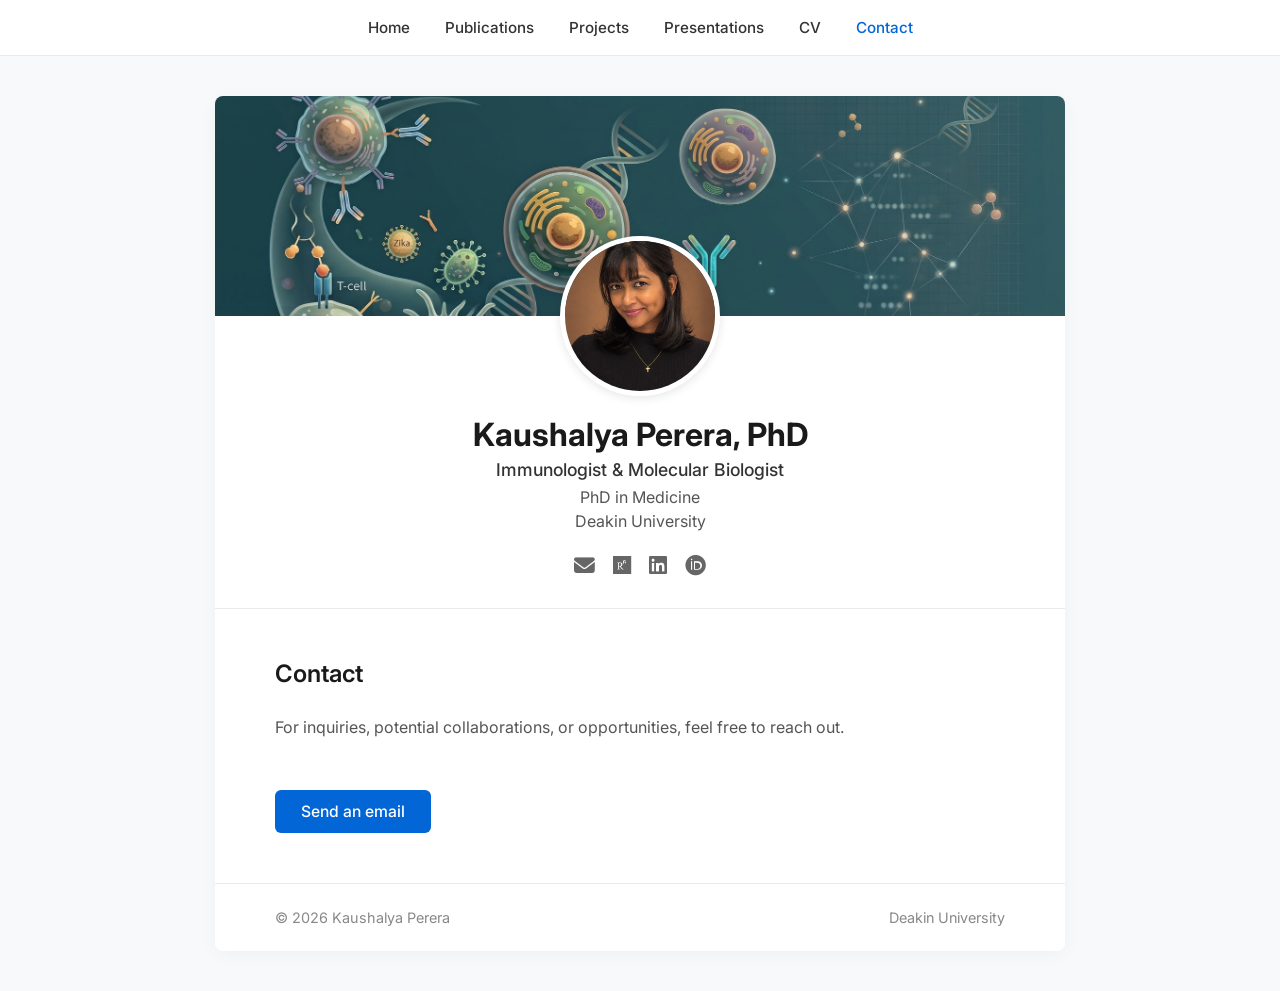
==== commit 018fb798: "Add files via upload" ====
--- a/contact.html
+++ b/contact.html
@@ -24,40 +24,7 @@
   <main class="main-container">
 
     <header>
-      <div class="banner">
-        <svg viewBox="0 0 1200 220" preserveAspectRatio="xMidYMid slice" xmlns="http://www.w3.org/2000/svg" aria-hidden="true">
-          <defs>
-            <linearGradient id="bannerGrad" x1="0%" y1="0%" x2="100%" y2="100%">
-              <stop offset="0%" stop-color="#0f2b46"/>
-              <stop offset="55%" stop-color="#0d4a86"/>
-              <stop offset="100%" stop-color="#0366d6"/>
-            </linearGradient>
-          </defs>
-          <rect width="1200" height="220" fill="url(#bannerGrad)"/>
-          <g fill="#FFFFFF">
-            <circle cx="90" cy="55" r="40" opacity="0.07"/><circle cx="90" cy="55" r="12" opacity="0.15"/>
-            <circle cx="220" cy="155" r="28" opacity="0.06"/><circle cx="220" cy="155" r="8" opacity="0.14"/>
-            <circle cx="480" cy="42" r="20" opacity="0.08"/><circle cx="480" cy="42" r="6" opacity="0.17"/>
-            <circle cx="610" cy="175" r="44" opacity="0.05"/><circle cx="610" cy="175" r="14" opacity="0.12"/>
-            <circle cx="990" cy="165" r="34" opacity="0.06"/><circle cx="990" cy="165" r="10" opacity="0.14"/>
-            <circle cx="1130" cy="50" r="22" opacity="0.08"/><circle cx="1130" cy="50" r="7" opacity="0.17"/>
-          </g>
-          <g fill="#FFFFFF" opacity="0.13">
-            <path d="M330 110 C 365 88, 415 88, 452 108 C 440 120, 418 132, 393 132 C 370 132, 347 123, 330 110 Z"/>
-            <path d="M330 110 L 303 97 L 311 112 L 303 127 Z"/>
-          </g>
-          <g stroke="#FFFFFF" stroke-width="2" opacity="0.18" fill="none">
-            <path d="M352 96 C 363 107, 363 118, 352 129"/><path d="M372 92 C 385 107, 385 118, 372 133"/><path d="M394 90 C 407 107, 407 120, 394 135"/>
-          </g>
-          <g fill="#FFFFFF" opacity="0.1" transform="translate(790,55) scale(0.82)">
-            <path d="M330 110 C 365 88, 415 88, 452 108 C 440 120, 418 132, 393 132 C 370 132, 347 123, 330 110 Z"/>
-            <path d="M330 110 L 303 97 L 311 112 L 303 127 Z"/>
-          </g>
-          <g stroke="#FFFFFF" stroke-width="2" opacity="0.15" fill="none" transform="translate(790,55) scale(0.82)">
-            <path d="M352 96 C 363 107, 363 118, 352 129"/><path d="M372 92 C 385 107, 385 118, 372 133"/><path d="M394 90 C 407 107, 407 120, 394 135"/>
-          </g>
-        </svg>
-      </div>
+      <div class="banner"></div>
       <div class="profile-header">
         <img src="photo.jpg" alt="Kaushalya Perera" class="avatar">
         <h1>Kaushalya Perera, PhD</h1>
--- a/style.css
+++ b/style.css
@@ -60,8 +60,14 @@
 }
 
 /* --- BANNER --- */
-.banner { width: 100%; height: 220px; background-color: #0f2b46; }
-.banner svg { width: 100%; height: 100%; display: block; }
+.banner {
+  width: 100%;
+  height: 220px;
+  background-image: url('banner.jpg');
+  background-size: cover;
+  background-position: center 30%;
+  background-color: #0f2b46;
+}
 
 /* --- PROFILE HEADER --- */
 .profile-header {
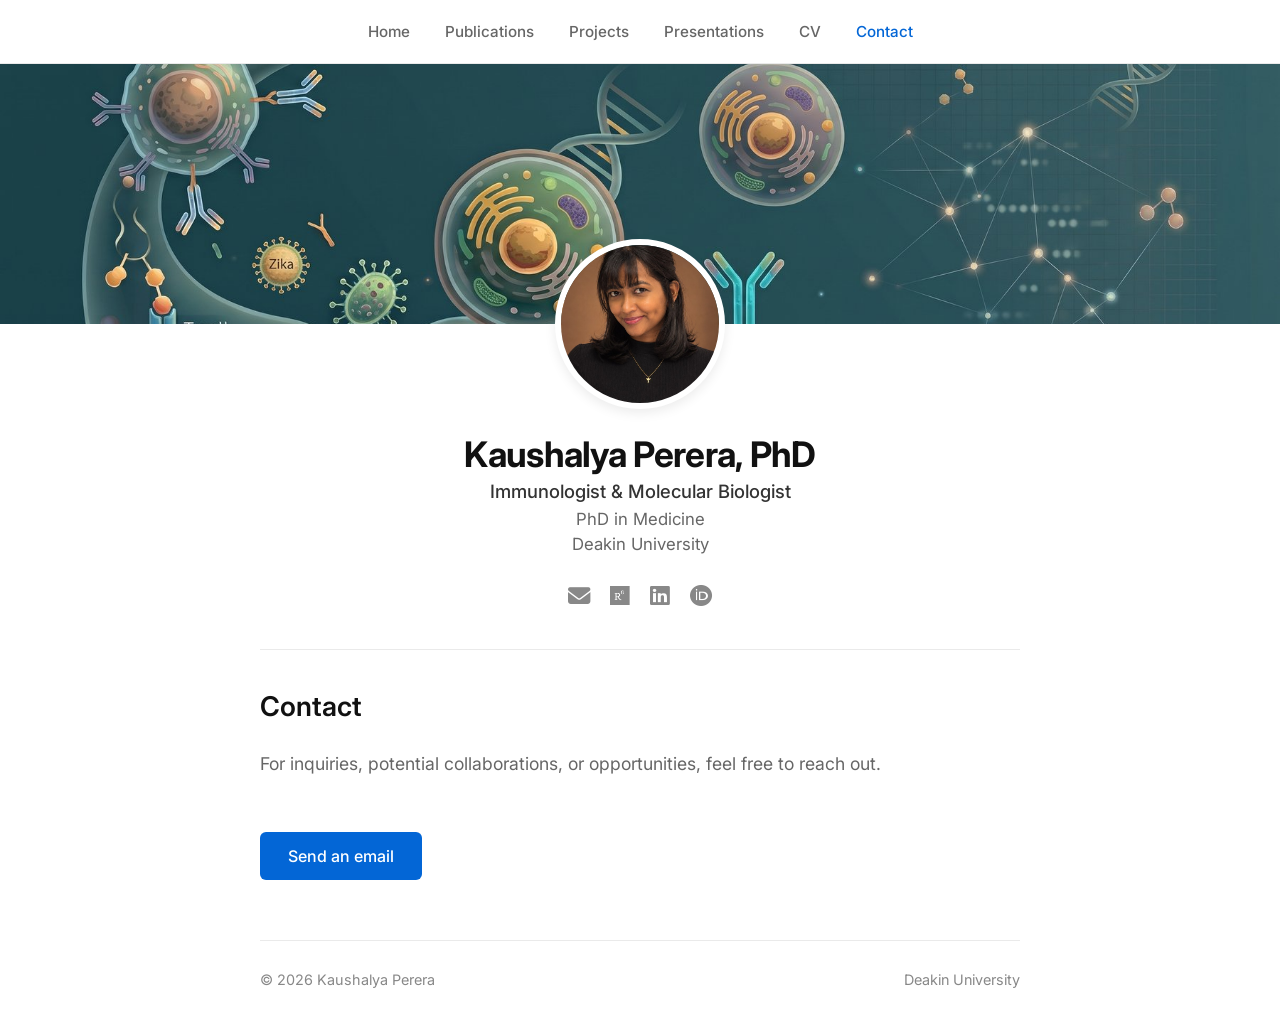
==== commit 8602a9b1: "contact.html" ====
--- a/contact.html
+++ b/contact.html
@@ -21,23 +21,22 @@
     </div>
   </nav>
 
+  <!-- BANNER IS NOW FULL WIDTH OUTSIDE THE CONTAINER -->
+  <div class="banner"></div>
+
   <main class="main-container">
 
-    <header>
-      <div class="banner"></div>
-      <div class="profile-header">
-        <img src="photo.jpg" alt="Kaushalya Perera" class="avatar">
-        <h1>Kaushalya Perera, PhD</h1>
-        <p class="title">Immunologist &amp; Molecular Biologist</p>
-        <p class="affiliation">PhD in Medicine<br>Deakin University</p>
-        <div class="social-links">
-          <a href="mailto:aklperera@yahoo.com" title="Email"><i class="fa-solid fa-envelope"></i></a>
-          <a href="https://www.researchgate.net/profile/Kaushalya-Perera-5" target="_blank" title="ResearchGate"><i class="fab fa-researchgate"></i></a>
-          <a href="https://linkedin.com/in/aklperera" target="_blank" title="LinkedIn"><i class="fab fa-linkedin"></i></a>
-          <a href="https://orcid.org/0000-0002-1232-2627" target="orcid.widget" rel="me noopener noreferrer" title="ORCID"><i class="fab fa-orcid"></i></a>
-        </div>
+    <header class="profile-header">
+      <img src="photo.jpg" alt="Kaushalya Perera" class="avatar">
+      <h1>Kaushalya Perera, PhD</h1>
+      <p class="title">Immunologist &amp; Molecular Biologist</p>
+      <p class="affiliation">PhD in Medicine<br>Deakin University</p>
+      <div class="social-links">
+        <a href="mailto:aklperera@yahoo.com" title="Email"><i class="fa-solid fa-envelope"></i></a>
+        <a href="https://www.researchgate.net/profile/Kaushalya-Perera-5" target="_blank" title="ResearchGate"><i class="fab fa-researchgate"></i></a>
+        <a href="https://linkedin.com/in/aklperera" target="_blank" title="LinkedIn"><i class="fab fa-linkedin"></i></a>
+        <a href="https://orcid.org/0000-0002-1232-2627" target="orcid.widget" rel="me noopener noreferrer" title="ORCID"><i class="fab fa-orcid"></i></a>
       </div>
-
     </header>
 
     <section class="content-area">
--- a/style.css
+++ b/style.css
@@ -1,11 +1,10 @@
 :root {
   --text-color: #333333;
-  --text-muted: #555555;
+  --text-muted: #666666;
   --bg-color: #ffffff;
   --link-color: #0366d6;
   --border-color: #eaeaea;
-  --body-bg: #f8f9fa;
-  --accent-soft: #eef4fc;
+  --accent-soft: #f8f9fa;
 }
 
 * { box-sizing: border-box; }
@@ -13,12 +12,14 @@
 body {
   margin: 0;
   padding: 0;
-  font-family: 'Inter', sans-serif;
+  font-family: 'Inter', -apple-system, BlinkMacSystemFont, sans-serif;
   color: var(--text-color);
-  background-color: var(--body-bg);
-}
-
-a { color: var(--link-color); }
+  background-color: var(--bg-color); /* Flat white background */
+  -webkit-font-smoothing: antialiased;
+}
+
+a { color: var(--link-color); text-decoration: none; }
+a:hover { text-decoration: underline; }
 
 /* --- TOP NAVIGATION --- */
 .navbar {
@@ -30,146 +31,165 @@
 }
 
 .nav-container {
-  max-width: 1000px;
+  max-width: 900px;
   margin: 0 auto;
   display: flex;
   justify-content: center;
-  padding: 18px 20px;
+  padding: 22px 20px;
   gap: 35px;
   flex-wrap: wrap;
 }
 
 .nav-container a {
-  text-decoration: none;
-  color: var(--text-color);
+  color: var(--text-muted);
   font-weight: 500;
   font-size: 0.95rem;
   transition: color 0.2s;
 }
 
-.nav-container a:hover, .nav-container a.active { color: var(--link-color); }
-
-/* --- MAIN CONTENT CONTAINER --- */
-.main-container {
-  max-width: 850px;
-  margin: 40px auto;
-  background: var(--bg-color);
-  border-radius: 8px;
-  box-shadow: 0 4px 20px rgba(0,0,0,0.04);
-  overflow: hidden;
-}
-
-/* --- BANNER --- */
+.nav-container a:hover, .nav-container a.active { 
+  color: var(--link-color); 
+  text-decoration: none;
+}
+
+/* --- BANNER (Now Full Width) --- */
 .banner {
   width: 100%;
-  height: 220px;
+  height: 260px;
   background-image: url('banner.jpg');
   background-size: cover;
   background-position: center 30%;
   background-color: #0f2b46;
 }
 
+/* --- MAIN CONTENT CONTAINER --- */
+.main-container {
+  max-width: 800px;
+  margin: 0 auto;
+  padding: 0 20px;
+  /* Removed the box-shadow and border-radius for the flat look */
+}
+
 /* --- PROFILE HEADER --- */
 .profile-header {
   text-align: center;
-  padding: 0 40px 30px 40px;
+  padding: 0 0 40px 0;
   border-bottom: 1px solid var(--border-color);
+  margin-bottom: 40px;
 }
 
 .avatar {
-  width: 160px;
-  height: 160px;
+  width: 170px;
+  height: 170px;
   border-radius: 50%;
-  border: 5px solid var(--bg-color);
-  margin-top: -80px;
+  border: 6px solid var(--bg-color);
+  margin-top: -85px;
   object-fit: cover;
   background-color: #fff;
-  box-shadow: 0 2px 10px rgba(0,0,0,0.1);
-}
-
-.profile-header h1 { margin: 15px 0 5px 0; font-size: 2rem; font-weight: 700; color: #1a1a1a; }
-.profile-header .title { font-size: 1.1rem; color: var(--text-color); margin: 0 0 5px 0; font-weight: 500; }
-.profile-header .affiliation { font-size: 1rem; color: var(--text-muted); margin: 0 0 20px 0; line-height: 1.5; }
-
-.social-links { display: flex; justify-content: center; gap: 18px; }
-.social-links a { color: #666; font-size: 1.3rem; text-decoration: none; transition: color 0.2s, transform 0.2s; }
-.social-links a:hover { color: var(--link-color); transform: translateY(-2px); }
+  box-shadow: 0 4px 12px rgba(0,0,0,0.08); /* Subtle shadow just for the photo */
+}
+
+.profile-header h1 { 
+  margin: 20px 0 5px 0; 
+  font-size: 2.2rem; 
+  font-weight: 700; 
+  color: #111; 
+  letter-spacing: -0.02em;
+}
+
+.profile-header .title { 
+  font-size: 1.15rem; 
+  color: var(--text-color); 
+  margin: 0 0 5px 0; 
+  font-weight: 500; 
+}
+
+.profile-header .affiliation { 
+  font-size: 1.05rem; 
+  color: var(--text-muted); 
+  margin: 0 0 25px 0; 
+  line-height: 1.5; 
+}
+
+.social-links { display: flex; justify-content: center; gap: 20px; }
+.social-links a { color: #888; font-size: 1.4rem; transition: color 0.2s, transform 0.2s; }
+.social-links a:hover { color: var(--link-color); transform: translateY(-2px); text-decoration: none; }
 
 /* --- TEXT CONTENT AREA --- */
-.content-area { padding: 50px 60px; }
-.content-area h2 { font-size: 1.5rem; margin-top: 0; margin-bottom: 25px; font-weight: 600; color: #1a1a1a; }
-.content-area p { line-height: 1.8; margin-bottom: 20px; font-size: 1.05rem; color: #444; }
-.content-area .page-intro { color: var(--text-muted); font-size: 1rem; margin-bottom: 36px; }
+.content-area { padding: 0 0 60px 0; }
+.content-area h2 { font-size: 1.7rem; margin-top: 0; margin-bottom: 25px; font-weight: 600; color: #111; }
+.content-area p { line-height: 1.8; margin-bottom: 22px; font-size: 1.05rem; color: #333; }
+.content-area .page-intro { color: var(--text-muted); font-size: 1.1rem; margin-bottom: 40px; }
 
 /* --- Callout --- */
 .callout {
   display: flex;
-  gap: 14px;
+  gap: 16px;
   align-items: flex-start;
   background: var(--accent-soft);
   border: 1px solid var(--border-color);
-  border-radius: 6px;
-  padding: 18px 20px;
-  margin: 8px 0 0;
-  font-size: 0.98rem;
+  border-radius: 8px;
+  padding: 20px 24px;
+  margin: 20px 0 0;
+  font-size: 1rem;
   color: var(--text-muted);
 }
-.callout .medal { font-size: 1.3rem; line-height: 1; }
+.callout .medal { font-size: 1.4rem; line-height: 1; }
 .callout strong { color: var(--text-color); font-weight: 600; }
+.callout a:hover { text-decoration: underline; }
 
 /* --- CV entries --- */
-.section-block { margin-bottom: 40px; }
+.section-block { margin-bottom: 45px; }
 .section-block:last-child { margin-bottom: 0; }
 
-.cv-entry { padding: 16px 0; border-top: 1px solid var(--border-color); }
+.cv-entry { padding: 20px 0; border-top: 1px solid var(--border-color); }
 .cv-entry:first-child { border-top: none; padding-top: 0; }
 
 .cv-entry-head { display: flex; justify-content: space-between; align-items: baseline; gap: 12px; flex-wrap: wrap; }
-.cv-role { font-size: 1.08rem; font-weight: 600; color: #1a1a1a; margin: 0; }
-.cv-dates { font-size: 0.85rem; color: var(--text-muted); white-space: nowrap; }
-.cv-org { font-size: 0.92rem; color: var(--link-color); margin: 2px 0 8px; }
-.cv-desc { font-size: 0.96rem; color: var(--text-muted); margin: 0; line-height: 1.7; }
-
-.skills-grid { display: grid; grid-template-columns: repeat(2, 1fr); gap: 22px 32px; }
-.skill-group-name { font-size: 0.82rem; color: var(--link-color); margin: 0 0 6px; font-weight: 600; }
-.skill-list { font-size: 0.92rem; color: var(--text-muted); margin: 0; line-height: 1.65; }
-
-.awards-list { list-style: none; padding: 0; margin: 0; display: grid; gap: 12px; }
-.awards-list li { font-size: 0.96rem; color: var(--text-muted); padding-left: 18px; position: relative; }
+.cv-role { font-size: 1.1rem; font-weight: 600; color: #111; margin: 0; }
+.cv-dates { font-size: 0.9rem; color: var(--text-muted); white-space: nowrap; }
+.cv-org { font-size: 0.95rem; color: var(--link-color); margin: 4px 0 10px; }
+.cv-desc { font-size: 0.98rem; color: var(--text-muted); margin: 0; line-height: 1.7; }
+
+.skills-grid { display: grid; grid-template-columns: repeat(2, 1fr); gap: 24px 36px; }
+.skill-group-name { font-size: 0.85rem; color: var(--link-color); margin: 0 0 8px; font-weight: 600; text-transform: uppercase; letter-spacing: 0.05em; }
+.skill-list { font-size: 0.95rem; color: var(--text-muted); margin: 0; line-height: 1.65; }
+
+.awards-list { list-style: none; padding: 0; margin: 0; display: grid; gap: 14px; }
+.awards-list li { font-size: 0.98rem; color: var(--text-muted); padding-left: 20px; position: relative; }
 .awards-list li::before { content: "•"; position: absolute; left: 0; color: var(--link-color); font-weight: 700; }
 .awards-list strong { color: var(--text-color); font-weight: 600; }
 
 /* --- Publications --- */
-.pub-item { display: grid; grid-template-columns: 56px 1fr; gap: 18px; padding: 22px 0; border-top: 1px solid var(--border-color); }
+.pub-item { display: grid; grid-template-columns: 56px 1fr; gap: 20px; padding: 24px 0; border-top: 1px solid var(--border-color); }
 .pub-item:first-child { border-top: none; padding-top: 0; }
 .pub-icon { width: 56px; height: 56px; border-radius: 8px; background: var(--accent-soft); display: flex; align-items: center; justify-content: center; color: var(--link-color); font-size: 1.4rem; }
-.pub-title-text { font-size: 1.05rem; font-weight: 600; color: #1a1a1a; margin: 0 0 6px; }
-.pub-meta { font-size: 0.92rem; color: var(--text-muted); margin: 0; }
+.pub-title-text { font-size: 1.1rem; font-weight: 600; color: #111; margin: 0 0 6px; }
+.pub-meta { font-size: 0.95rem; color: var(--text-muted); margin: 0; }
 .pub-journal { font-style: italic; }
 
 /* --- Projects --- */
-.project-item { padding: 28px 0; border-top: 1px solid var(--border-color); }
+.project-item { padding: 30px 0; border-top: 1px solid var(--border-color); }
 .project-item:first-child { border-top: none; padding-top: 0; }
-.project-title { font-size: 1.2rem; font-weight: 700; color: #1a1a1a; margin: 0 0 4px; }
-.project-meta { font-size: 0.86rem; color: var(--link-color); margin: 0 0 14px; }
-.project-desc { font-size: 0.98rem; color: var(--text-muted); margin: 0 0 16px; line-height: 1.75; }
-
-.video-embed { position: relative; width: 100%; max-width: 560px; padding-top: 56.25%; border-radius: 8px; overflow: hidden; box-shadow: 0 4px 16px rgba(0,0,0,0.12); margin: 4px 0; }
+.project-title { font-size: 1.25rem; font-weight: 700; color: #111; margin: 0 0 6px; }
+.project-meta { font-size: 0.9rem; color: var(--link-color); margin: 0 0 16px; }
+.project-desc { font-size: 1rem; color: var(--text-muted); margin: 0 0 20px; line-height: 1.75; }
+
+.video-embed { position: relative; width: 100%; padding-top: 56.25%; border-radius: 8px; overflow: hidden; box-shadow: 0 4px 16px rgba(0,0,0,0.1); margin: 4px 0; }
 .video-embed iframe { position: absolute; top: 0; left: 0; width: 100%; height: 100%; border: 0; }
 
 /* --- Contact --- */
 .contact-cta {
   display: inline-block;
   margin-top: 12px;
-  padding: 12px 26px;
+  padding: 14px 28px;
   background: var(--link-color);
   color: #fff;
   border-radius: 6px;
-  font-size: 0.98rem;
-  text-decoration: none;
+  font-size: 1rem;
   font-weight: 500;
 }
-.contact-cta:hover { background: #024ea3; color: #fff; }
+.contact-cta:hover { background: #024ea3; color: #fff; text-decoration: none; }
 
 /* --- FOOTER --- */
 .footer {
@@ -180,21 +200,21 @@
   background-color: var(--bg-color);
   display: flex;
   justify-content: space-between;
-  padding: 25px 60px;
-}
-.footer a { color: #888; text-decoration: none; }
+  padding: 30px 0;
+  max-width: 800px;
+  margin: 0 auto;
+}
+.footer a { color: #888; }
 .footer a:hover { color: var(--link-color); }
 
 /* --- MOBILE RESPONSIVENESS --- */
 @media (max-width: 768px) {
   .nav-container { gap: 15px; padding: 15px; }
-  .main-container { margin: 20px; border-radius: 0; }
-  .content-area { padding: 30px 25px; }
-  .footer { flex-direction: column; gap: 10px; padding: 25px; }
-  .banner { height: 160px; }
-  .avatar { width: 130px; height: 130px; margin-top: -65px; }
-  .skills-grid { grid-template-columns: 1fr; }
-  .cv-entry-head { flex-direction: column; gap: 2px; }
-  .pub-item { grid-template-columns: 44px 1fr; }
+  .banner { height: 180px; }
+  .avatar { width: 140px; height: 140px; margin-top: -70px; }
+  .footer { flex-direction: column; gap: 10px; padding: 25px 20px; }
+  .skills-grid { grid-template-columns: 1fr; gap: 20px; }
+  .cv-entry-head { flex-direction: column; gap: 4px; }
+  .pub-item { grid-template-columns: 44px 1fr; gap: 16px; }
   .pub-icon { width: 44px; height: 44px; font-size: 1.1rem; }
 }
